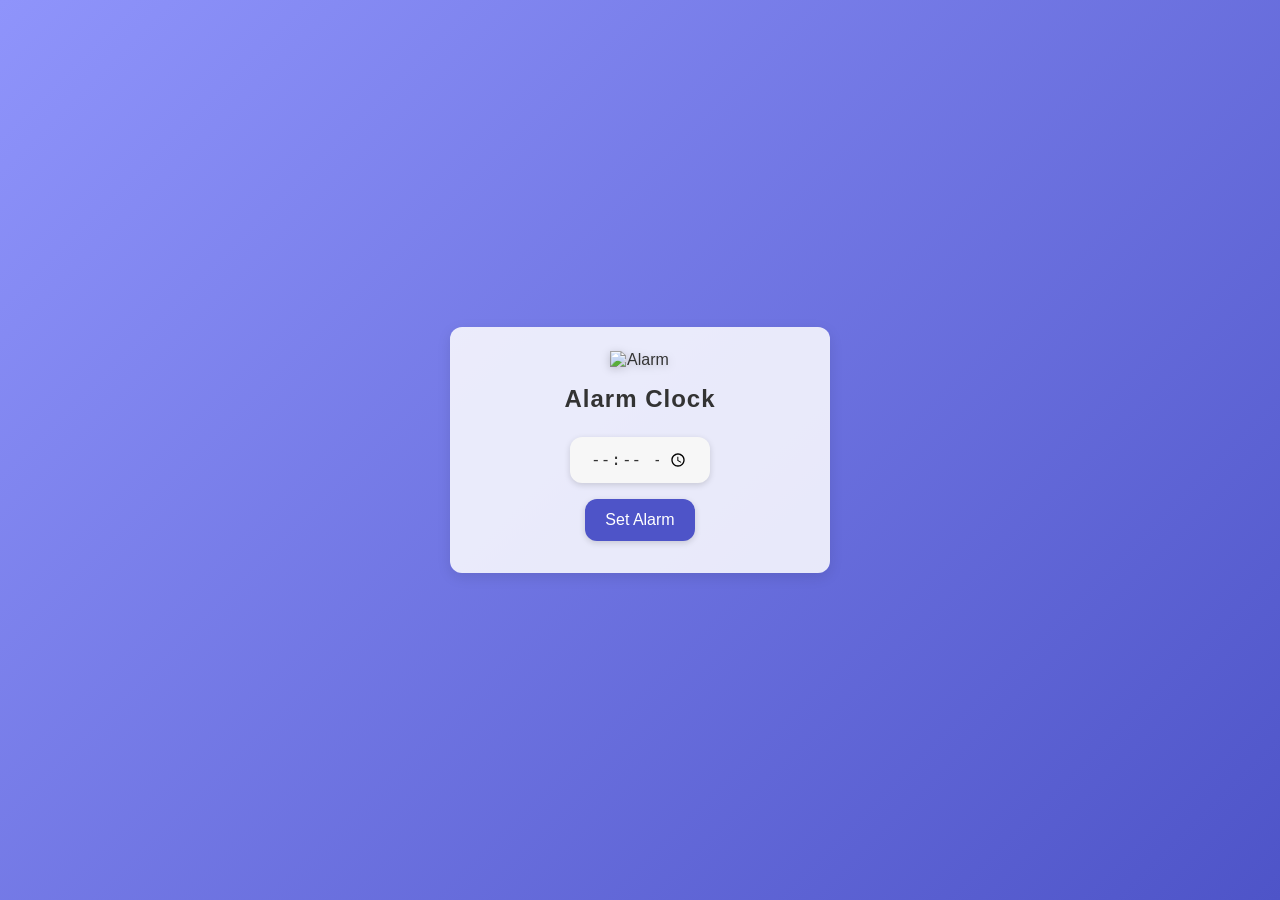
==== index.html @ e39ced02 "Rename hacka.html to index.html" ====
<!DOCTYPE html>
<html lang="en">
<head>
  <meta charset="UTF-8">
  <meta name="viewport" content="width=device-width,initial-scale=1">
  <title>Orient-a-Tool</title>
  <style>
    /* -------- VARIABLES & RESET -------- */
    :root {
      --primary: #4e54c8;
      --secondary: #8f94fb;
      --accent: #ffdd57;
      --text: #333;
      --card-bg: rgba(255,255,255,0.85);
      --radius: 12px;
      --shadow: 0 4px 14px rgba(0,0,0,0.1);
      --font: 'Segoe UI', Tahoma, sans-serif;
    }
    * { margin:0; padding:0; box-sizing:border-box; }
    html, body { height:100%; font-family: var(--font); color: var(--text); }

    /* -------- LAYOUT & BACKGROUND -------- */
    body {
      display: flex;
      align-items: center;
      justify-content: center;
      background: linear-gradient(135deg, var(--primary), var(--secondary));
      transition: background 0.5s ease;
    }
    .view {
      display: none;
      flex-direction: column;
      align-items: center;
      text-align: center;
      padding: 1.5rem;
      width: 90%;
      max-width: 380px;
      background: var(--card-bg);
      border-radius: var(--radius);
      box-shadow: var(--shadow);
      transition: opacity 0.4s ease, transform 0.4s ease;
      opacity: 0;
      transform: translateY(20px);
    }
    .visible {
      display: flex;
      opacity: 1;
      transform: translateY(0);
    }
    img.icon {
      width: 60px;
      margin-bottom: 1rem;
      filter: drop-shadow(0 2px 4px rgba(0,0,0,0.2));
    }
    h1 {
      margin-bottom: 1rem;
      font-size: 1.5rem;
      letter-spacing: 1px;
    }

    /* -------- COMMON CONTROLS -------- */
    button, input {
      font-size: 1rem;
      padding: .75rem 1.25rem;
      margin: .5rem;
      border: none;
      border-radius: var(--radius);
      background: var(--primary);
      color: white;
      cursor: pointer;
      box-shadow: 0 2px 6px rgba(0,0,0,0.15);
      transition: background 0.2s ease;
    }
    button:disabled {
      background: #ccc;
      cursor: not-allowed;
    }
    button:hover:not(:disabled) {
      background: var(--secondary);
    }
    input {
      background: #f7f7f7;
      color: var(--text);
      width: 100%;
      max-width: 140px;
      text-align: center;
    }

    /* -------- SPECIFIC DISPLAYS -------- */
    #swDisplay, #timerDisplay {
      font-size: 2.5rem;
      margin: 1rem 0;
      letter-spacing: 2px;
      font-weight: bold;
    }
    #swDisplay { color: var(--accent); }
    #timerDisplay { color: var(--primary); }

    /* -------- STOPWATCH CONTROLS -------- */
    .controls { display: flex; flex-wrap: wrap; justify-content: center; }
    #lapList {
      list-style: none;
      width: 100%;
      max-height: 120px;
      overflow-y: auto;
      margin-top: .75rem;
      text-align: left;
      padding-left: .5rem;
    }
    #lapList li {
      padding: .25rem 0;
      font-size: .9rem;
      border-bottom: 1px solid #ddd;
    }

    /* -------- ORIENTATION MEDIA TWEAKS -------- */
    @media (orientation: landscape) {
      body { background: linear-gradient(135deg, var(--secondary), var(--primary)); }
    }
  </style>
</head>
<body>

  <!-- ALARM CLOCK (0°) -->
  <div id="alarm" class="view">
    <img src="https://img.icons8.com/ios-filled/100/000000/alarm-clock.png" class="icon" alt="Alarm">
    <h1>Alarm Clock</h1>
    <input type="time" id="alarmTime">
    <button id="setAlarm">Set Alarm</button>
    <audio id="alarmSound" src="https://actions.google.com/sounds/v1/alarms/alarm_clock.ogg"></audio>
  </div>

  <!-- STOPWATCH (90°) -->
  <div id="stopwatch" class="view">
    <h1>Stopwatch</h1>
    <div id="swDisplay">00:00.00</div>
    <div class="controls">
      <button id="swStart">Start</button>
      <button id="swPause" disabled>Pause</button>
      <button id="swLap" disabled>Lap</button>
      <button id="swReset" disabled>Reset</button>
    </div>
    <ul id="lapList"></ul>
  </div>

  <!-- TIMER (180°) -->
  <div id="timer" class="view">
    <img src="https://img.icons8.com/ios-filled/100/000000/hourglass.png" class="icon" alt="Timer">
    <h1>Timer</h1>
    <div class="controls">
      <input type="number" id="timerMin" placeholder="Min" min="0">
      <input type="number" id="timerSec" placeholder="Sec" min="0" max="59">
      <button id="timerStart">Start</button>
    </div>
    <div id="timerDisplay">00:00</div>
  </div>

  <!-- WEATHER (270°) -->
  <div id="weather" class="view">
    <img src="https://img.icons8.com/ios-filled/100/000000/weather.png" class="icon" alt="Weather">
    <h1>Weather</h1>
    <div id="weatherInfo">
      <div id="wIcon"></div>
      <div id="wTemp" style="font-size:2rem; margin:.5rem 0;"></div>
      <div id="wDesc" style="text-transform:capitalize;"></div>
    </div>
  </div>


  <script>
    /* -------- VIEW & ORIENTATION -------- */
    const views = {
      alarm: document.getElementById('alarm'),
      stopwatch: document.getElementById('stopwatch'),
      timer: document.getElementById('timer'),
      weather: document.getElementById('weather')
    };
    function showView(key) {
      Object.values(views).forEach(v => v.classList.remove('visible'));
      views[key].classList.add('visible');
      if (key === 'weather') loadWeather();
    }
    function handleOrient() {
      let a = screen.orientation?.angle ?? window.orientation ?? 0;
      a = ((a % 360) + 360) % 360;
      if (a === 0) showView('alarm');
      else if (a === 90) showView('stopwatch');
      else if (a === 180) showView('timer');
      else if (a === 270) showView('weather');
    }
    if (screen.orientation) screen.orientation.addEventListener('change', handleOrient);
    else window.addEventListener('orientationchange', handleOrient);
    window.addEventListener('load', handleOrient);


    /* -------- ALARM -------- */
    const alarmInput = document.getElementById('alarmTime');
    const alarmSound = document.getElementById('alarmSound');
    let alarmTO;
    document.getElementById('setAlarm').onclick = () => {
      clearTimeout(alarmTO);
      const [h,m] = alarmInput.value.split(':').map(Number);
      const now = new Date();
      let at = new Date(now.getFullYear(),now.getMonth(),now.getDate(),h,m);
      if (at <= now) at.setDate(at.getDate()+1);
      alarmTO = setTimeout(() => alarmSound.play(), at - now);
      alert('Alarm set ➜ ' + alarmInput.value);
    };


    /* -------- STOPWATCH -------- */
    const swDisplay = document.getElementById('swDisplay');
    const lapList   = document.getElementById('lapList');
    let swStart=0, swElapsed=0, swID=0, laps=[];

    function formatTime(ms) {
      const total = Math.floor(ms/10);
      const cs = total % 100;
      const secs = Math.floor(total/100) % 60;
      const mins = Math.floor(total/6000);
      return `${String(mins).padStart(2,'0')}:` +
             `${String(secs).padStart(2,'0')}.` +
             `${String(cs).padStart(2,'0')}`;
    }

    function tick() {
      const diff = Date.now() - swStart + swElapsed;
      swDisplay.textContent = formatTime(diff);
      swID = requestAnimationFrame(tick);
    }

    document.getElementById('swStart').onclick = () => {
      swStart = Date.now(); 
      swID && cancelAnimationFrame(swID);
      swID = requestAnimationFrame(tick);
      document.getElementById('swPause').disabled = false;
      document.getElementById('swLap').disabled   = false;
      document.getElementById('swReset').disabled = false;
      document.getElementById('swStart').disabled = true;
    };

    document.getElementById('swPause').onclick = () => {
      cancelAnimationFrame(swID);
      swElapsed += Date.now() - swStart;
      document.getElementById('swPause').disabled = true;
      document.getElementById('swStart').disabled = false;
    };

    document.getElementById('swLap').onclick = () => {
      const current = Date.now() - swStart + swElapsed;
      laps.push(current);
      const li = document.createElement('li');
      li.textContent = `Lap ${laps.length} — ${formatTime(current)}`;
      lapList.prepend(li);
    };

    document.getElementById('swReset').onclick = () => {
      cancelAnimationFrame(swID);
      swElapsed = 0; laps = [];
      swDisplay.textContent = '00:00.00';
      lapList.innerHTML = '';
      ['swStart','swPause','swLap','swReset'].forEach(id => {
        document.getElementById(id).disabled = (id !== 'swStart');
      });
    };


    /* -------- TIMER -------- */
    const timerDisplay = document.getElementById('timerDisplay');
    let timerRem = 0, timerInt;
    document.getElementById('timerStart').onclick = () => {
      clearInterval(timerInt);
      const m = Number(document.getElementById('timerMin').value) || 0;
      const s = Number(document.getElementById('timerSec').value) || 0;
      timerRem = m*60 + s;
      timerDisplay.textContent = formatTime(timerRem*1000);
      timerInt = setInterval(() => {
        timerRem--;
        timerDisplay.textContent = formatTime(timerRem*1000);
        if (timerRem <= 0) {
          clearInterval(timerInt);
          alert('⏰ Time’s up!');
        }
      }, 1000);
    };


    /* -------- WEATHER -------- */
    async function loadWeather() {
      const cache = JSON.parse(localStorage.getItem('todayWeather')||'{}');
      const today = new Date().toDateString();
      if (cache.date === today) return showWeather(cache.data);

      const KEY = '4df2a15d2937779f06221e0e8f5aa320';
      try {
        const res = await fetch(
          `https://api.openweathermap.org/data/2.5/weather?q=Indore,in&units=metric&appid=${KEY}`
        );
        const data = await res.json();
        localStorage.setItem('todayWeather', JSON.stringify({date:today,data}));
        showWeather(data);
      } catch (e) {
        console.error(e);
      }
    }
    function showWeather(d) {
      document.getElementById('wIcon').innerHTML =
        `<img src="https://openweathermap.org/img/wn/${d.weather[0].icon}@2x.png" alt="">`;
      document.getElementById('wTemp').textContent = `${d.main.temp.toFixed(1)}°C`;
      document.getElementById('wDesc').textContent = d.weather[0].description;
    }
  </script>
</body>
</html>
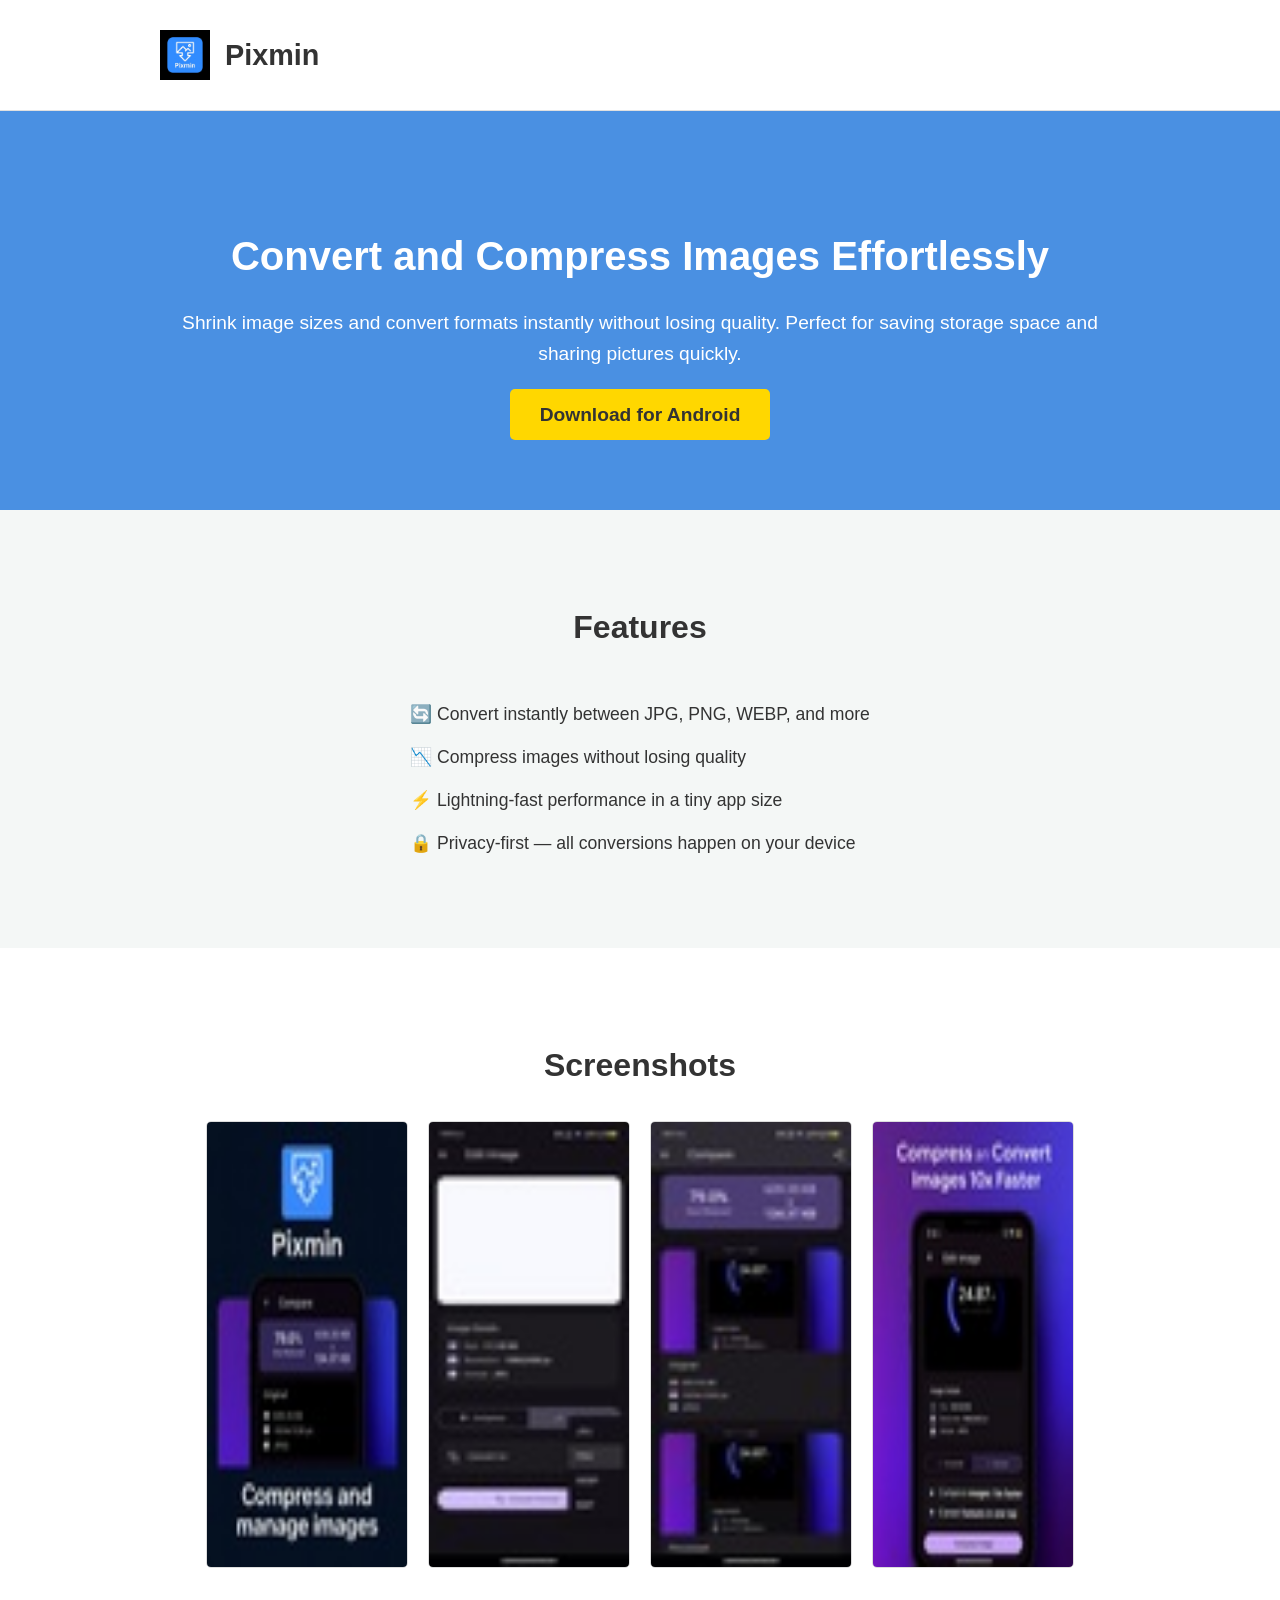
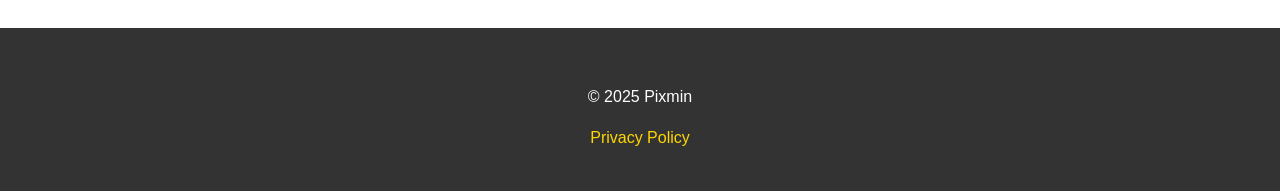
==== commit fbb09790: "feat: redesign landing page for app promotion Replaces the previous content with a modern, conversio" ====
--- a/index.html
+++ b/index.html
@@ -2,313 +2,59 @@
 <html lang="en">
 <head>
   <meta charset="UTF-8">
-  <meta name="viewport" content="width=device-width,initial-scale=1">
-  <title>Orient-a-Tool</title>
-  <style>
-    /* -------- VARIABLES & RESET -------- */
-    :root {
-      --primary: #4e54c8;
-      --secondary: #8f94fb;
-      --accent: #ffdd57;
-      --text: #333;
-      --card-bg: rgba(255,255,255,0.85);
-      --radius: 12px;
-      --shadow: 0 4px 14px rgba(0,0,0,0.1);
-      --font: 'Segoe UI', Tahoma, sans-serif;
-    }
-    * { margin:0; padding:0; box-sizing:border-box; }
-    html, body { height:100%; font-family: var(--font); color: var(--text); }
-
-    /* -------- LAYOUT & BACKGROUND -------- */
-    body {
-      display: flex;
-      align-items: center;
-      justify-content: center;
-      background: linear-gradient(135deg, var(--primary), var(--secondary));
-      transition: background 0.5s ease;
-    }
-    .view {
-      display: none;
-      flex-direction: column;
-      align-items: center;
-      text-align: center;
-      padding: 1.5rem;
-      width: 90%;
-      max-width: 380px;
-      background: var(--card-bg);
-      border-radius: var(--radius);
-      box-shadow: var(--shadow);
-      transition: opacity 0.4s ease, transform 0.4s ease;
-      opacity: 0;
-      transform: translateY(20px);
-    }
-    .visible {
-      display: flex;
-      opacity: 1;
-      transform: translateY(0);
-    }
-    img.icon {
-      width: 60px;
-      margin-bottom: 1rem;
-      filter: drop-shadow(0 2px 4px rgba(0,0,0,0.2));
-    }
-    h1 {
-      margin-bottom: 1rem;
-      font-size: 1.5rem;
-      letter-spacing: 1px;
-    }
-
-    /* -------- COMMON CONTROLS -------- */
-    button, input {
-      font-size: 1rem;
-      padding: .75rem 1.25rem;
-      margin: .5rem;
-      border: none;
-      border-radius: var(--radius);
-      background: var(--primary);
-      color: white;
-      cursor: pointer;
-      box-shadow: 0 2px 6px rgba(0,0,0,0.15);
-      transition: background 0.2s ease;
-    }
-    button:disabled {
-      background: #ccc;
-      cursor: not-allowed;
-    }
-    button:hover:not(:disabled) {
-      background: var(--secondary);
-    }
-    input {
-      background: #f7f7f7;
-      color: var(--text);
-      width: 100%;
-      max-width: 140px;
-      text-align: center;
-    }
-
-    /* -------- SPECIFIC DISPLAYS -------- */
-    #swDisplay, #timerDisplay {
-      font-size: 2.5rem;
-      margin: 1rem 0;
-      letter-spacing: 2px;
-      font-weight: bold;
-    }
-    #swDisplay { color: var(--accent); }
-    #timerDisplay { color: var(--primary); }
-
-    /* -------- STOPWATCH CONTROLS -------- */
-    .controls { display: flex; flex-wrap: wrap; justify-content: center; }
-    #lapList {
-      list-style: none;
-      width: 100%;
-      max-height: 120px;
-      overflow-y: auto;
-      margin-top: .75rem;
-      text-align: left;
-      padding-left: .5rem;
-    }
-    #lapList li {
-      padding: .25rem 0;
-      font-size: .9rem;
-      border-bottom: 1px solid #ddd;
-    }
-
-    /* -------- ORIENTATION MEDIA TWEAKS -------- */
-    @media (orientation: landscape) {
-      body { background: linear-gradient(135deg, var(--secondary), var(--primary)); }
-    }
-  </style>
+  <meta name="viewport" content="width=device-wclassth, initial-scale=1.0">
+  <title>Pixmin - Compress & Convert Images</title>
+  <link rel="stylesheet" href="style.css">
 </head>
 <body>
 
-  <!-- ALARM CLOCK (0°) -->
-  <div id="alarm" class="view">
-    <img src="https://img.icons8.com/ios-filled/100/000000/alarm-clock.png" class="icon" alt="Alarm">
-    <h1>Alarm Clock</h1>
-    <input type="time" id="alarmTime">
-    <button id="setAlarm">Set Alarm</button>
-    <audio id="alarmSound" src="https://actions.google.com/sounds/v1/alarms/alarm_clock.ogg"></audio>
-  </div>
+  <header>
+    <div class="container">
+      <img src="assets/pixmin-logo.png" alt="Pixmin Logo" class="logo">
+      <h1>Pixmin</h1>
+    </div>
+  </header>
 
-  <!-- STOPWATCH (90°) -->
-  <div id="stopwatch" class="view">
-    <h1>Stopwatch</h1>
-    <div id="swDisplay">00:00.00</div>
-    <div class="controls">
-      <button id="swStart">Start</button>
-      <button id="swPause" disabled>Pause</button>
-      <button id="swLap" disabled>Lap</button>
-      <button id="swReset" disabled>Reset</button>
+  <main>
+    <section class="hero">
+      <div class="container">
+        <h2>Convert and Compress Images Effortlessly</h2>
+        <p>Shrink image sizes and convert formats instantly without losing quality. Perfect for saving storage space and sharing pictures quickly.</p>
+        <a href="https://pixmin.en.uptodown.com/android" class="cta-button">Download for Android</a>
+      </div>
+    </section>
+
+    <section class="features">
+      <div class="container">
+        <h3>Features</h3>
+        <ul>
+          <li>🔄 Convert instantly between JPG, PNG, WEBP, and more</li>
+          <li>📉 Compress images without losing quality</li>
+          <li>⚡ Lightning-fast performance in a tiny app size</li>
+          <li>🔒 Privacy-first — all conversions happen on your device</li>
+        </ul>
+      </div>
+    </section>
+
+    <section class="screenshots">
+      <div class="container">
+        <h3>Screenshots</h3>
+        <div class="screenshot-gallery">
+          <img src="assets/screenshot1.png" alt="Screenshot 1">
+          <img src="assets/screenshot2.png" alt="Screenshot 2">
+          <img src="assets/screenshot3.png" alt="Screenshot 3">
+          <img src="assets/screenshot4.png" alt="Screenshot 4">
+        </div>
+      </div>
+    </section>
+  </main>
+
+  <footer>
+    <div class="container">
+      <p>&copy; 2025 Pixmin</p>
+      <a href="https://pixmin-privacy.vercel.app/privacy-policy">Privacy Policy</a>
     </div>
-    <ul id="lapList"></ul>
-  </div>
+  </footer>
 
-  <!-- TIMER (180°) -->
-  <div id="timer" class="view">
-    <img src="https://img.icons8.com/ios-filled/100/000000/hourglass.png" class="icon" alt="Timer">
-    <h1>Timer</h1>
-    <div class="controls">
-      <input type="number" id="timerMin" placeholder="Min" min="0">
-      <input type="number" id="timerSec" placeholder="Sec" min="0" max="59">
-      <button id="timerStart">Start</button>
-    </div>
-    <div id="timerDisplay">00:00</div>
-  </div>
-
-  <!-- WEATHER (270°) -->
-  <div id="weather" class="view">
-    <img src="https://img.icons8.com/ios-filled/100/000000/weather.png" class="icon" alt="Weather">
-    <h1>Weather</h1>
-    <div id="weatherInfo">
-      <div id="wIcon"></div>
-      <div id="wTemp" style="font-size:2rem; margin:.5rem 0;"></div>
-      <div id="wDesc" style="text-transform:capitalize;"></div>
-    </div>
-  </div>
-
-
-  <script>
-    /* -------- VIEW & ORIENTATION -------- */
-    const views = {
-      alarm: document.getElementById('alarm'),
-      stopwatch: document.getElementById('stopwatch'),
-      timer: document.getElementById('timer'),
-      weather: document.getElementById('weather')
-    };
-    function showView(key) {
-      Object.values(views).forEach(v => v.classList.remove('visible'));
-      views[key].classList.add('visible');
-      if (key === 'weather') loadWeather();
-    }
-    function handleOrient() {
-      let a = screen.orientation?.angle ?? window.orientation ?? 0;
-      a = ((a % 360) + 360) % 360;
-      if (a === 0) showView('alarm');
-      else if (a === 90) showView('stopwatch');
-      else if (a === 180) showView('timer');
-      else if (a === 270) showView('weather');
-    }
-    if (screen.orientation) screen.orientation.addEventListener('change', handleOrient);
-    else window.addEventListener('orientationchange', handleOrient);
-    window.addEventListener('load', handleOrient);
-
-
-    /* -------- ALARM -------- */
-    const alarmInput = document.getElementById('alarmTime');
-    const alarmSound = document.getElementById('alarmSound');
-    let alarmTO;
-    document.getElementById('setAlarm').onclick = () => {
-      clearTimeout(alarmTO);
-      const [h,m] = alarmInput.value.split(':').map(Number);
-      const now = new Date();
-      let at = new Date(now.getFullYear(),now.getMonth(),now.getDate(),h,m);
-      if (at <= now) at.setDate(at.getDate()+1);
-      alarmTO = setTimeout(() => alarmSound.play(), at - now);
-      alert('Alarm set ➜ ' + alarmInput.value);
-    };
-
-
-    /* -------- STOPWATCH -------- */
-    const swDisplay = document.getElementById('swDisplay');
-    const lapList   = document.getElementById('lapList');
-    let swStart=0, swElapsed=0, swID=0, laps=[];
-
-    function formatTime(ms) {
-      const total = Math.floor(ms/10);
-      const cs = total % 100;
-      const secs = Math.floor(total/100) % 60;
-      const mins = Math.floor(total/6000);
-      return `${String(mins).padStart(2,'0')}:` +
-             `${String(secs).padStart(2,'0')}.` +
-             `${String(cs).padStart(2,'0')}`;
-    }
-
-    function tick() {
-      const diff = Date.now() - swStart + swElapsed;
-      swDisplay.textContent = formatTime(diff);
-      swID = requestAnimationFrame(tick);
-    }
-
-    document.getElementById('swStart').onclick = () => {
-      swStart = Date.now(); 
-      swID && cancelAnimationFrame(swID);
-      swID = requestAnimationFrame(tick);
-      document.getElementById('swPause').disabled = false;
-      document.getElementById('swLap').disabled   = false;
-      document.getElementById('swReset').disabled = false;
-      document.getElementById('swStart').disabled = true;
-    };
-
-    document.getElementById('swPause').onclick = () => {
-      cancelAnimationFrame(swID);
-      swElapsed += Date.now() - swStart;
-      document.getElementById('swPause').disabled = true;
-      document.getElementById('swStart').disabled = false;
-    };
-
-    document.getElementById('swLap').onclick = () => {
-      const current = Date.now() - swStart + swElapsed;
-      laps.push(current);
-      const li = document.createElement('li');
-      li.textContent = `Lap ${laps.length} — ${formatTime(current)}`;
-      lapList.prepend(li);
-    };
-
-    document.getElementById('swReset').onclick = () => {
-      cancelAnimationFrame(swID);
-      swElapsed = 0; laps = [];
-      swDisplay.textContent = '00:00.00';
-      lapList.innerHTML = '';
-      ['swStart','swPause','swLap','swReset'].forEach(id => {
-        document.getElementById(id).disabled = (id !== 'swStart');
-      });
-    };
-
-
-    /* -------- TIMER -------- */
-    const timerDisplay = document.getElementById('timerDisplay');
-    let timerRem = 0, timerInt;
-    document.getElementById('timerStart').onclick = () => {
-      clearInterval(timerInt);
-      const m = Number(document.getElementById('timerMin').value) || 0;
-      const s = Number(document.getElementById('timerSec').value) || 0;
-      timerRem = m*60 + s;
-      timerDisplay.textContent = formatTime(timerRem*1000);
-      timerInt = setInterval(() => {
-        timerRem--;
-        timerDisplay.textContent = formatTime(timerRem*1000);
-        if (timerRem <= 0) {
-          clearInterval(timerInt);
-          alert('⏰ Time’s up!');
-        }
-      }, 1000);
-    };
-
-
-    /* -------- WEATHER -------- */
-    async function loadWeather() {
-      const cache = JSON.parse(localStorage.getItem('todayWeather')||'{}');
-      const today = new Date().toDateString();
-      if (cache.date === today) return showWeather(cache.data);
-
-      const KEY = '4df2a15d2937779f06221e0e8f5aa320';
-      try {
-        const res = await fetch(
-          `https://api.openweathermap.org/data/2.5/weather?q=Indore,in&units=metric&appid=${KEY}`
-        );
-        const data = await res.json();
-        localStorage.setItem('todayWeather', JSON.stringify({date:today,data}));
-        showWeather(data);
-      } catch (e) {
-        console.error(e);
-      }
-    }
-    function showWeather(d) {
-      document.getElementById('wIcon').innerHTML =
-        `<img src="https://openweathermap.org/img/wn/${d.weather[0].icon}@2x.png" alt="">`;
-      document.getElementById('wTemp').textContent = `${d.main.temp.toFixed(1)}°C`;
-      document.getElementById('wDesc').textContent = d.weather[0].description;
-    }
-  </script>
 </body>
-</html>
+</html>
--- a/style.css
+++ b/style.css
@@ -0,0 +1,134 @@
+/* General Styles */
+body {
+  font-family: -apple-system, BlinkMacSystemFont, "Segoe UI", Roboto, Helvetica, Arial, sans-serif;
+  line-height: 1.6;
+  margin: 0;
+  padding: 0;
+  background: #f4f7f6;
+  color: #333;
+}
+
+.container {
+  width: 90%;
+  max-width: 960px;
+  margin: 0 auto;
+  padding: 20px 0;
+}
+
+/* Header */
+header {
+  background: #fff;
+  border-bottom: 1px solid #e0e0e0;
+  padding: 10px 0;
+}
+
+header .container {
+  display: flex;
+  align-items: center;
+}
+
+.logo {
+  width: 50px;
+  height: 50px;
+  margin-right: 15px;
+}
+
+header h1 {
+  font-size: 1.8em;
+  margin: 0;
+}
+
+/* Hero Section */
+.hero {
+  background: #4A90E2;
+  color: #fff;
+  padding: 60px 20px;
+  text-align: center;
+}
+
+.hero h2 {
+  font-size: 2.5em;
+  margin-bottom: 20px;
+}
+
+.hero p {
+  font-size: 1.2em;
+  margin-bottom: 30px;
+}
+
+.cta-button {
+  background: #FFD700;
+  color: #333;
+  padding: 15px 30px;
+  text-decoration: none;
+  border-radius: 5px;
+  font-weight: bold;
+  font-size: 1.2em;
+  transition: background-color 0.3s;
+}
+
+.cta-button:hover {
+  background: #FFC700;
+}
+
+/* Features Section */
+.features {
+  padding: 40px 20px;
+  text-align: center;
+}
+
+.features h3 {
+  font-size: 2em;
+  margin-bottom: 30px;
+}
+
+.features ul {
+  list-style: none;
+  padding: 0;
+  display: inline-block;
+  text-align: left;
+}
+
+.features li {
+  font-size: 1.1em;
+  margin-bottom: 15px;
+}
+
+/* Screenshots Section */
+.screenshots {
+  background: #fff;
+  padding: 40px 20px;
+  text-align: center;
+}
+
+.screenshots h3 {
+  font-size: 2em;
+  margin-bottom: 30px;
+}
+
+.screenshot-gallery {
+  display: flex;
+  justify-content: center;
+  gap: 20px;
+  flex-wrap: wrap;
+}
+
+.screenshot-gallery img {
+  width: 200px;
+  height: auto;
+  border: 1px solid #ddd;
+  border-radius: 5px;
+}
+
+/* Footer */
+footer {
+  background: #333;
+  color: #fff;
+  padding: 20px 0;
+  text-align: center;
+}
+
+footer a {
+  color: #FFD700;
+  text-decoration: none;
+}
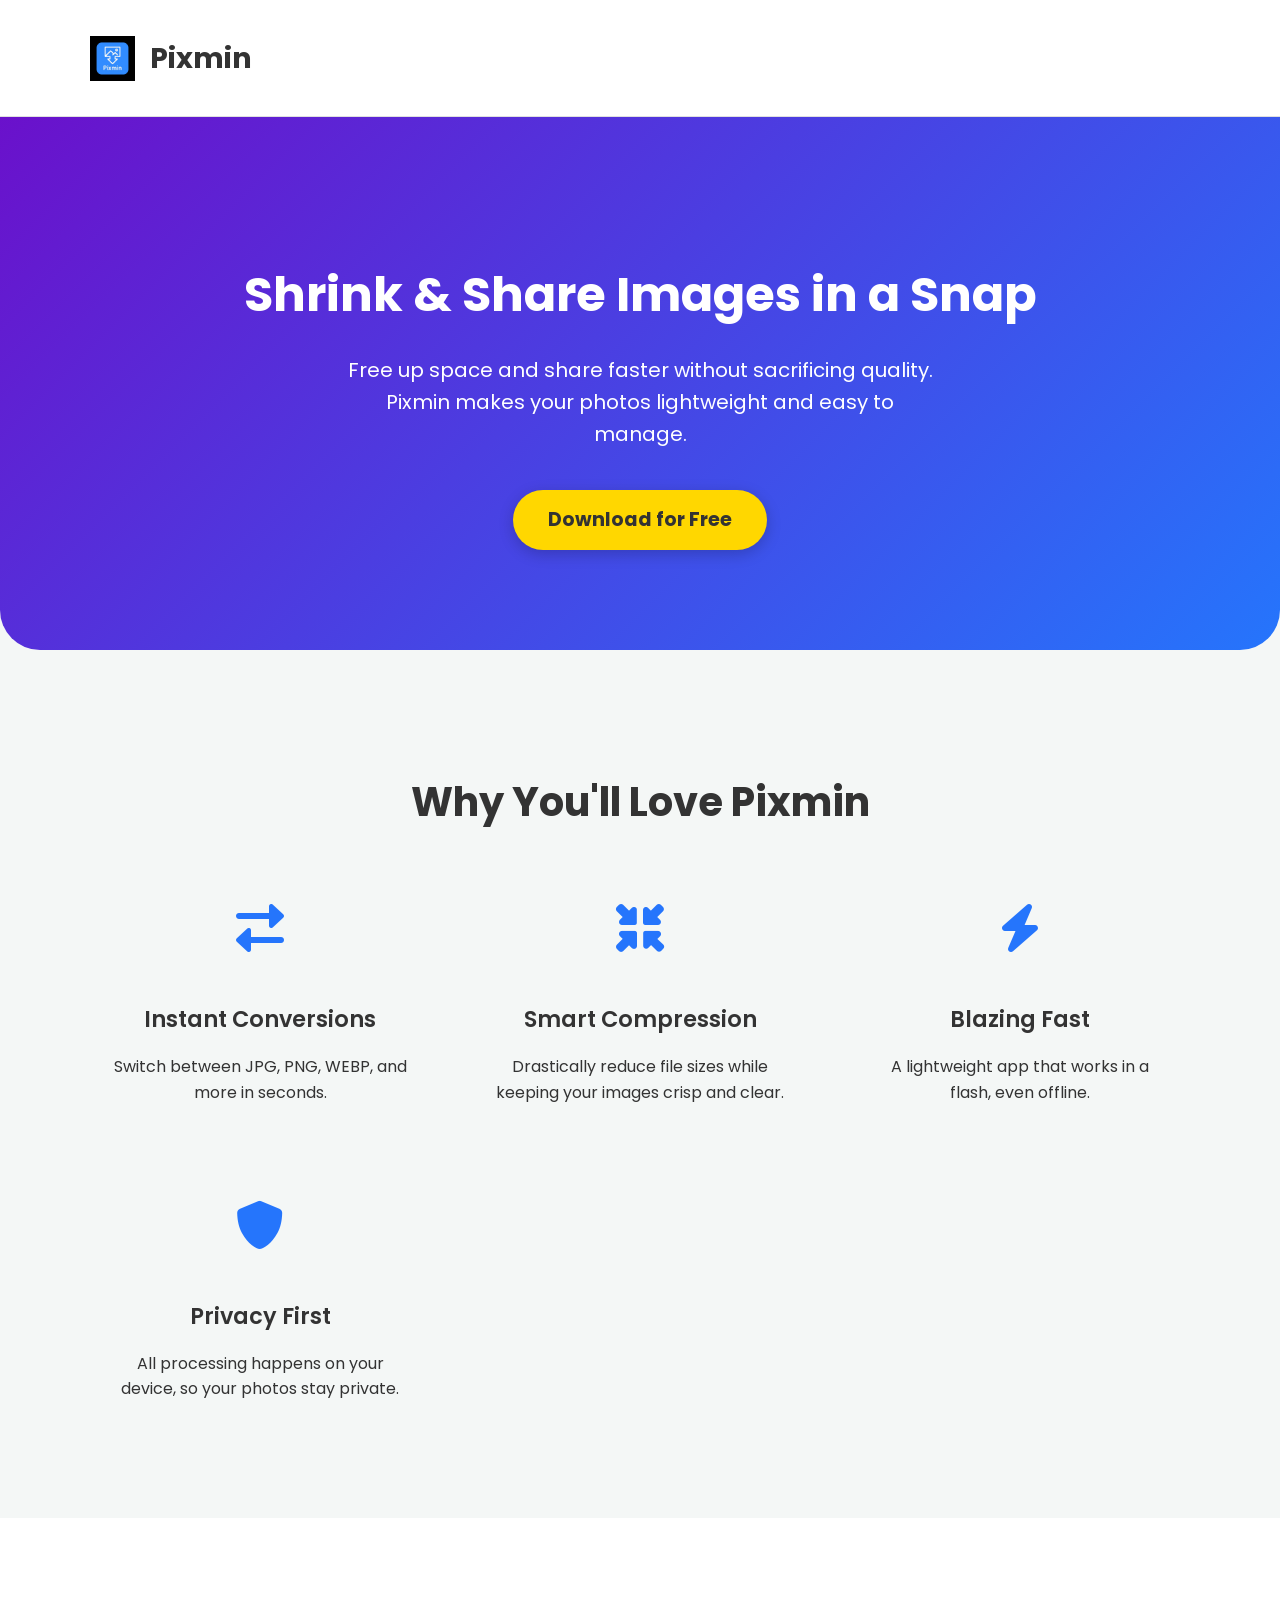
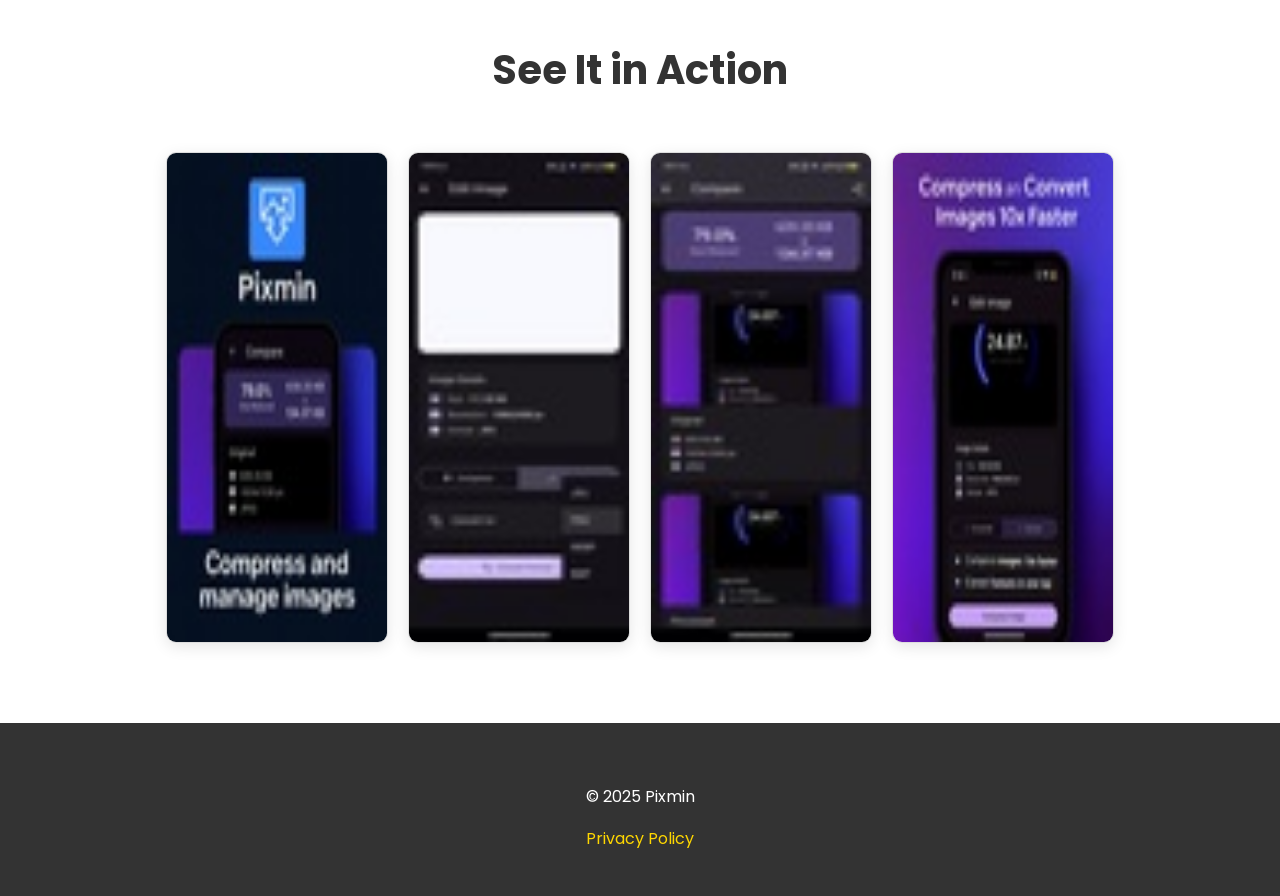
==== commit 3e6b6ba0: "feat: enhance landing page with compelling copy and dynamic design Improves the landing page by: - R" ====
--- a/index.html
+++ b/index.html
@@ -2,9 +2,10 @@
 <html lang="en">
 <head>
   <meta charset="UTF-8">
-  <meta name="viewport" content="width=device-wclassth, initial-scale=1.0">
+  <meta name="viewport" content="width=device-width, initial-scale=1.0">
   <title>Pixmin - Compress & Convert Images</title>
   <link rel="stylesheet" href="style.css">
+  <link rel="stylesheet" href="https://cdnjs.cloudflare.com/ajax/libs/font-awesome/6.0.0-beta3/css/all.min.css">
 </head>
 <body>
 
@@ -18,27 +19,43 @@
   <main>
     <section class="hero">
       <div class="container">
-        <h2>Convert and Compress Images Effortlessly</h2>
-        <p>Shrink image sizes and convert formats instantly without losing quality. Perfect for saving storage space and sharing pictures quickly.</p>
-        <a href="https://pixmin.en.uptodown.com/android" class="cta-button">Download for Android</a>
+        <h2>Shrink & Share Images in a Snap</h2>
+        <p>Free up space and share faster without sacrificing quality. Pixmin makes your photos lightweight and easy to manage.</p>
+        <a href="https://pixmin.en.uptodown.com/android" class="cta-button">Download for Free</a>
       </div>
     </section>
 
     <section class="features">
       <div class="container">
-        <h3>Features</h3>
-        <ul>
-          <li>🔄 Convert instantly between JPG, PNG, WEBP, and more</li>
-          <li>📉 Compress images without losing quality</li>
-          <li>⚡ Lightning-fast performance in a tiny app size</li>
-          <li>🔒 Privacy-first — all conversions happen on your device</li>
-        </ul>
+        <h3>Why You'll Love Pixmin</h3>
+        <div class="feature-grid">
+          <div class="feature-item">
+            <i class="fas fa-exchange-alt"></i>
+            <h4>Instant Conversions</h4>
+            <p>Switch between JPG, PNG, WEBP, and more in seconds.</p>
+          </div>
+          <div class="feature-item">
+            <i class="fas fa-compress-arrows-alt"></i>
+            <h4>Smart Compression</h4>
+            <p>Drastically reduce file sizes while keeping your images crisp and clear.</p>
+          </div>
+          <div class="feature-item">
+            <i class="fas fa-bolt"></i>
+            <h4>Blazing Fast</h4>
+            <p>A lightweight app that works in a flash, even offline.</p>
+          </div>
+          <div class="feature-item">
+            <i class="fas fa-shield-alt"></i>
+            <h4>Privacy First</h4>
+            <p>All processing happens on your device, so your photos stay private.</p>
+          </div>
+        </div>
       </div>
     </section>
 
     <section class="screenshots">
       <div class="container">
-        <h3>Screenshots</h3>
+        <h3>See It in Action</h3>
         <div class="screenshot-gallery">
           <img src="assets/screenshot1.png" alt="Screenshot 1">
           <img src="assets/screenshot2.png" alt="Screenshot 2">
--- a/style.css
+++ b/style.css
@@ -1,6 +1,8 @@
+@import url('https://fonts.googleapis.com/css2?family=Poppins:wght@400;600;700&display=swap');
+
 /* General Styles */
 body {
-  font-family: -apple-system, BlinkMacSystemFont, "Segoe UI", Roboto, Helvetica, Arial, sans-serif;
+  font-family: 'Poppins', -apple-system, BlinkMacSystemFont, "Segoe UI", Roboto, Helvetica, Arial, sans-serif;
   line-height: 1.6;
   margin: 0;
   padding: 0;
@@ -10,7 +12,7 @@
 
 .container {
   width: 90%;
-  max-width: 960px;
+  max-width: 1100px;
   margin: 0 auto;
   padding: 20px 0;
 }
@@ -19,7 +21,10 @@
 header {
   background: #fff;
   border-bottom: 1px solid #e0e0e0;
-  padding: 10px 0;
+  padding: 15px 0;
+  position: sticky;
+  top: 0;
+  z-index: 1000;
 }
 
 header .container {
@@ -28,82 +33,114 @@
 }
 
 .logo {
-  width: 50px;
-  height: 50px;
+  width: 45px;
+  height: 45px;
   margin-right: 15px;
 }
 
 header h1 {
   font-size: 1.8em;
+  font-weight: 700;
   margin: 0;
 }
 
 /* Hero Section */
 .hero {
-  background: #4A90E2;
+  background: linear-gradient(135deg, #6a11cb 0%, #2575fc 100%);
   color: #fff;
-  padding: 60px 20px;
-  text-align: center;
+  padding: 80px 20px;
+  text-align: center;
+  border-bottom-left-radius: 40px;
+  border-bottom-right-radius: 40px;
 }
 
 .hero h2 {
-  font-size: 2.5em;
+  font-size: 3em;
+  font-weight: 700;
   margin-bottom: 20px;
+  animation: fadeInDown 1s ease-out;
 }
 
 .hero p {
-  font-size: 1.2em;
-  margin-bottom: 30px;
+  font-size: 1.25em;
+  margin-bottom: 40px;
+  max-width: 600px;
+  margin-left: auto;
+  margin-right: auto;
+  animation: fadeInUp 1s ease-out 0.5s;
+  animation-fill-mode: both; /* Keep state after animation */
 }
 
 .cta-button {
   background: #FFD700;
   color: #333;
-  padding: 15px 30px;
+  padding: 15px 35px;
   text-decoration: none;
-  border-radius: 5px;
+  border-radius: 50px;
   font-weight: bold;
   font-size: 1.2em;
-  transition: background-color 0.3s;
+  transition: transform 0.3s ease, box-shadow 0.3s ease;
+  display: inline-block;
+  box-shadow: 0 4px 15px rgba(0,0,0,0.2);
+  animation: pulse 2s infinite;
 }
 
 .cta-button:hover {
-  background: #FFC700;
+  transform: translateY(-5px);
+  box-shadow: 0 8px 25px rgba(0,0,0,0.3);
 }
 
 /* Features Section */
 .features {
-  padding: 40px 20px;
+  padding: 60px 20px;
   text-align: center;
 }
 
 .features h3 {
-  font-size: 2em;
-  margin-bottom: 30px;
-}
-
-.features ul {
-  list-style: none;
-  padding: 0;
-  display: inline-block;
-  text-align: left;
-}
-
-.features li {
-  font-size: 1.1em;
-  margin-bottom: 15px;
+  font-size: 2.5em;
+  font-weight: 700;
+  margin-bottom: 50px;
+}
+
+.feature-grid {
+  display: grid;
+  grid-template-columns: repeat(auto-fit, minmax(250px, 1fr));
+  gap: 40px;
+  text-align: center;
+}
+
+.feature-item {
+  padding: 20px;
+  transition: transform 0.3s ease;
+}
+
+.feature-item:hover {
+    transform: translateY(-10px);
+}
+
+.feature-item i {
+  font-size: 3em;
+  color: #2575fc;
+  margin-bottom: 20px;
+}
+
+.feature-item h4 {
+  font-size: 1.4em;
+  font-weight: 600;
+  margin-bottom: 10px;
 }
 
 /* Screenshots Section */
 .screenshots {
   background: #fff;
-  padding: 40px 20px;
+  padding: 60px 20px;
   text-align: center;
 }
 
 .screenshots h3 {
-  font-size: 2em;
-  margin-bottom: 30px;
+  font-size: 2.5em;
+  font-weight: 700;
+  margin-bottom: 50px;
 }
 
 .screenshot-gallery {
@@ -114,21 +151,67 @@
 }
 
 .screenshot-gallery img {
-  width: 200px;
+  width: 220px;
   height: auto;
   border: 1px solid #ddd;
-  border-radius: 5px;
+  border-radius: 10px;
+  box-shadow: 0 4px 15px rgba(0,0,0,0.1);
+  transition: transform 0.3s ease;
+}
+
+.screenshot-gallery img:hover {
+    transform: scale(1.05);
 }
 
 /* Footer */
 footer {
   background: #333;
   color: #fff;
-  padding: 20px 0;
+  padding: 25px 0;
   text-align: center;
 }
 
 footer a {
   color: #FFD700;
   text-decoration: none;
-}
+  transition: color 0.3s ease;
+}
+
+footer a:hover {
+    color: #fff;
+}
+
+/* Animations */
+@keyframes fadeInDown {
+  from {
+    opacity: 0;
+    transform: translateY(-20px);
+  }
+  to {
+    opacity: 1;
+    transform: translateY(0);
+  }
+}
+
+@keyframes fadeInUp {
+  from {
+    opacity: 0;
+    transform: translateY(20px);
+  }
+  to {
+    opacity: 1;
+    transform: translateY(0);
+  }
+}
+
+@keyframes pulse {
+  0% {
+    transform: scale(1);
+  }
+  50% {
+    transform: scale(1.05);
+  }
+  100% {
+    transform: scale(1);
+  }
+}
